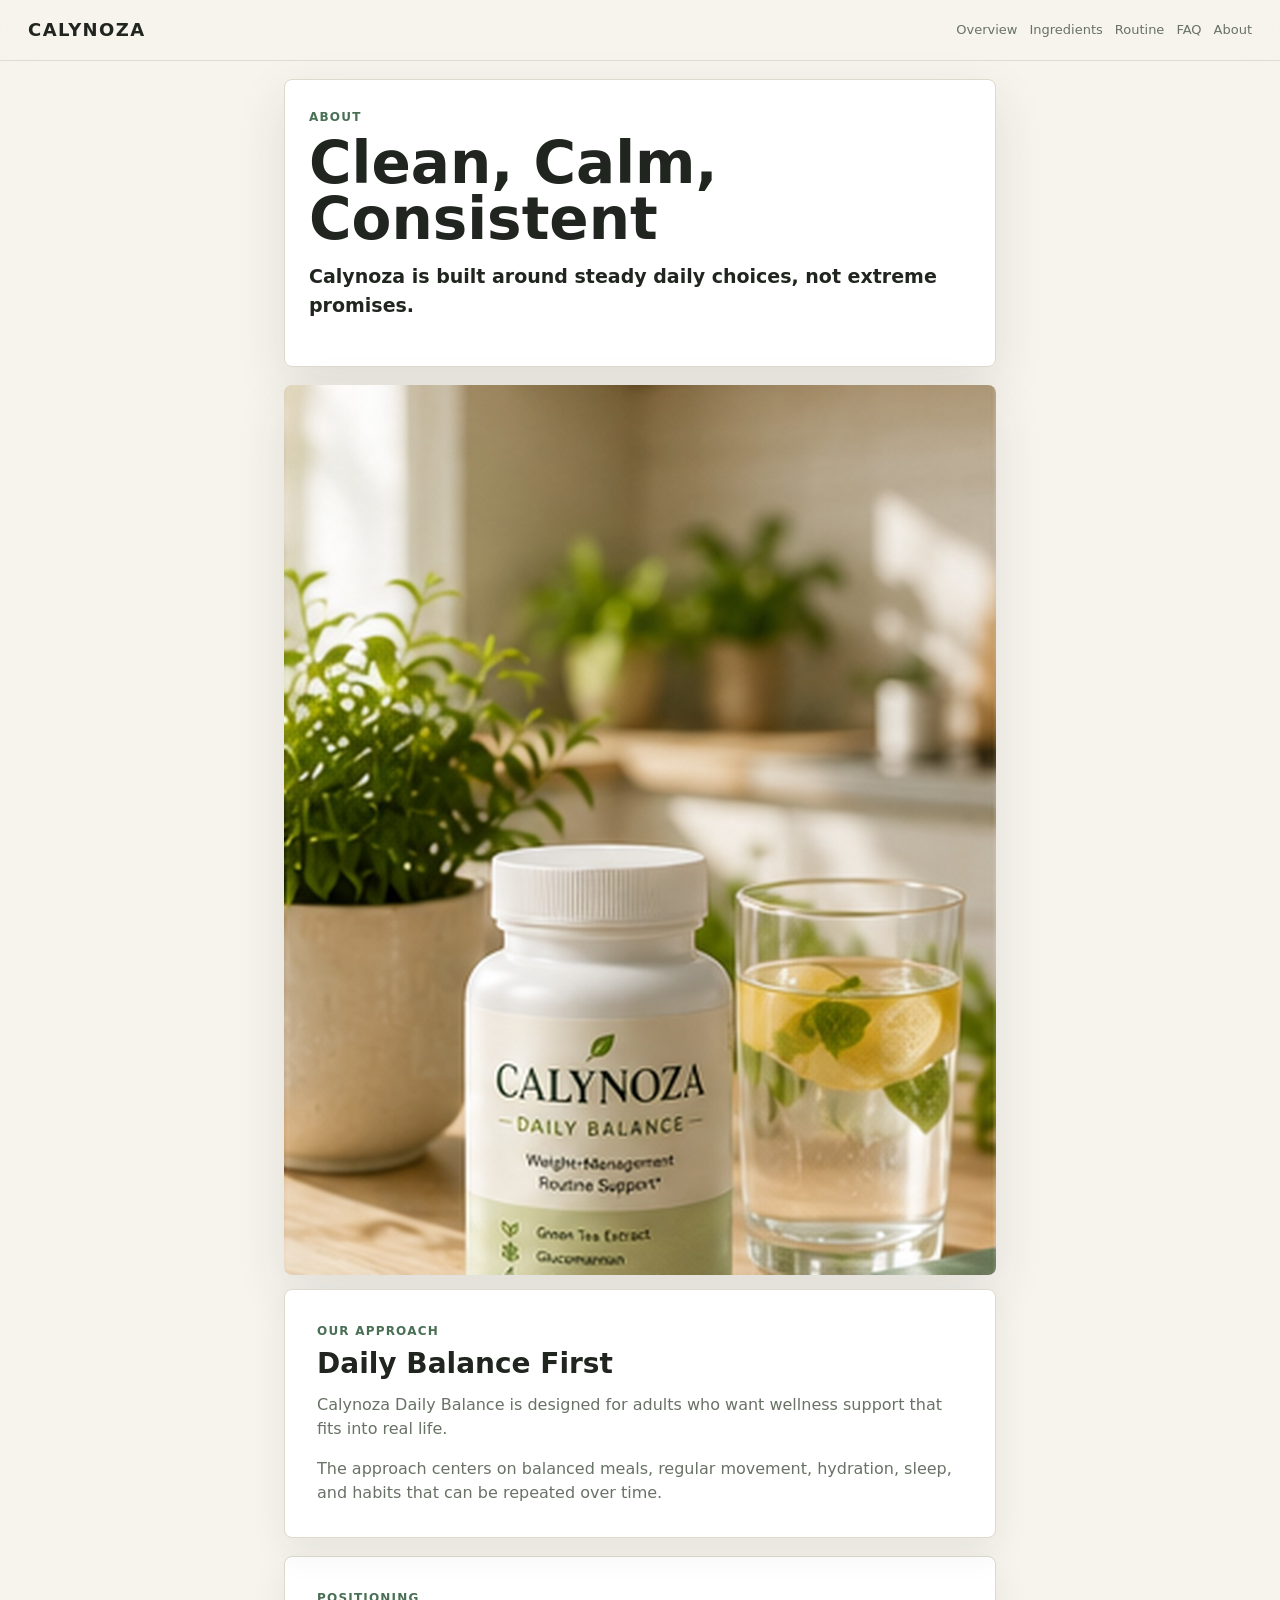
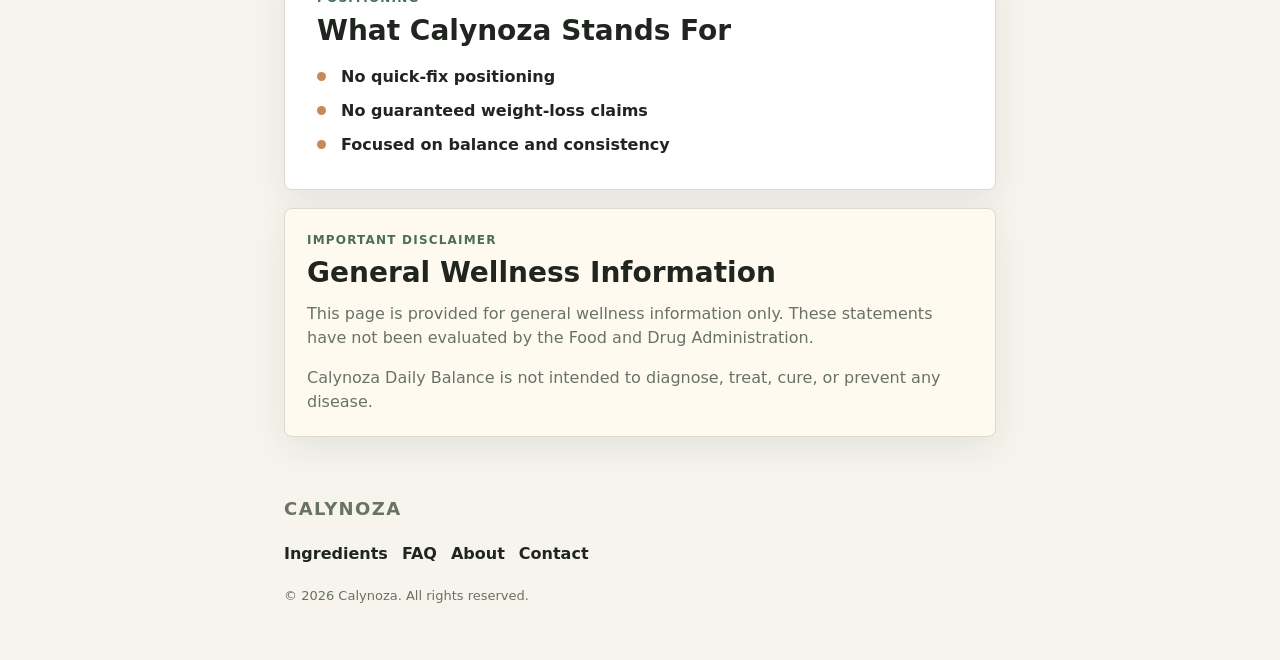
==== about/index.html @ 0adb4dbc "Add Calynoza content pages and refine homepage" ====
<!doctype html>
<html lang="en">
  <head>
    <meta charset="utf-8">
    <meta name="viewport" content="width=device-width, initial-scale=1">
    <title>About Calynoza | Clean, Calm, Consistent</title>
    <meta name="description" content="Learn about the Calynoza approach to daily balance, realistic routines, and consistent wellness habits.">
    <meta name="robots" content="index, follow">
    <link rel="canonical" href="https://calynoza.com/about/">
    <meta property="og:type" content="website">
    <meta property="og:site_name" content="CALYNOZA">
    <meta property="og:title" content="About Calynoza | Clean, Calm, Consistent">
    <meta property="og:description" content="The Calynoza approach centers on daily balance, realistic routines, and consistent wellness habits.">
    <meta property="og:url" content="https://calynoza.com/about/">
    <meta property="og:image" content="https://calynoza.com/assets/calynoza-og-image.jpg">
    <meta name="twitter:card" content="summary_large_image">
    <meta name="twitter:title" content="About Calynoza | Clean, Calm, Consistent">
    <meta name="twitter:description" content="The Calynoza approach centers on daily balance, realistic routines, and consistent wellness habits.">
    <meta name="twitter:image" content="https://calynoza.com/assets/calynoza-og-image.jpg">
    <link rel="stylesheet" href="/styles.css">
  </head>
  <body>
    <header class="site-header">
      <a class="brand" href="/" aria-label="CALYNOZA home">CALYNOZA</a>
      <nav class="nav" aria-label="Primary navigation">
        <a href="/">Overview</a>
        <a href="/ingredients/">Ingredients</a>
        <a href="/#routine">Routine</a>
        <a href="/faq/">FAQ</a>
        <a href="/about/">About</a>
      </nav>
    </header>

    <main>
      <section class="page-hero">
        <p class="eyebrow">About</p>
        <h1>Clean, Calm, Consistent</h1>
        <p class="subtitle">Calynoza is built around steady daily choices, not extreme promises.</p>
      </section>

      <section class="section split-card">
        <img src="/assets/calynoza-lifestyle-mobile.jpg" alt="Calynoza Daily Balance in a calm daily wellness setting">
        <div class="card">
          <p class="section-kicker">Our Approach</p>
          <h2>Daily Balance First</h2>
          <p>Calynoza Daily Balance is designed for adults who want wellness support that fits into real life.</p>
          <p>The approach centers on balanced meals, regular movement, hydration, sleep, and habits that can be repeated over time.</p>
        </div>
      </section>

      <section class="section card">
        <p class="section-kicker">Positioning</p>
        <h2>What Calynoza Stands For</h2>
        <ul class="check-list">
          <li>No quick-fix positioning</li>
          <li>No guaranteed weight-loss claims</li>
          <li>Focused on balance and consistency</li>
        </ul>
      </section>

      <section class="section disclaimer-card">
        <p class="section-kicker">Important Disclaimer</p>
        <h2>General Wellness Information</h2>
        <p>This page is provided for general wellness information only. These statements have not been evaluated by the Food and Drug Administration.</p>
        <p>Calynoza Daily Balance is not intended to diagnose, treat, cure, or prevent any disease.</p>
      </section>
    </main>

    <footer class="footer">
      <p class="footer-brand">CALYNOZA</p>
      <nav aria-label="Footer navigation">
        <a href="/ingredients/">Ingredients</a>
        <a href="/faq/">FAQ</a>
        <a href="/about/">About</a>
        <a href="mailto:support@calynoza.com">Contact</a>
      </nav>
      <p class="copyright">© 2026 Calynoza. All rights reserved.</p>
    </footer>
  </body>
</html>
---- styles.css ----
:root {
  color-scheme: light;
  --bg: #f6f4ed;
  --surface: #ffffff;
  --surface-soft: #fbfaf6;
  --ink: #20251f;
  --muted: #687265;
  --line: #ded9cc;
  --accent: #496f55;
  --accent-dark: #284534;
  --warm: #c98858;
  --shadow: 0 18px 52px rgba(42, 49, 39, 0.11);
}

* {
  box-sizing: border-box;
}

html {
  scroll-behavior: smooth;
}

body {
  margin: 0;
  color: var(--ink);
  background: var(--bg);
  font-family: Inter, ui-sans-serif, system-ui, -apple-system, BlinkMacSystemFont, "Segoe UI", sans-serif;
  line-height: 1.5;
}

img {
  display: block;
  width: 100%;
  height: auto;
}

a {
  color: inherit;
}

.site-header {
  position: sticky;
  top: 0;
  z-index: 10;
  display: flex;
  align-items: center;
  justify-content: space-between;
  gap: 18px;
  padding: 14px 18px;
  background: rgba(246, 244, 237, 0.92);
  border-bottom: 1px solid rgba(222, 217, 204, 0.9);
  backdrop-filter: blur(16px);
}

.brand,
.footer-brand {
  font-size: 18px;
  font-weight: 800;
  letter-spacing: 0.08em;
  text-decoration: none;
}

.nav {
  display: flex;
  gap: 12px;
  overflow-x: auto;
  white-space: nowrap;
  color: var(--muted);
  font-size: 13px;
  scrollbar-width: none;
}

.nav::-webkit-scrollbar {
  display: none;
}

.nav a,
.footer a {
  text-decoration: none;
}

.nav a {
  padding: 6px 0;
}

main {
  max-width: 760px;
  margin: 0 auto;
  padding: 0 16px 28px;
}

.hero {
  padding: 18px 0 10px;
}

.page-hero {
  margin-top: 18px;
  padding: 28px 24px;
  border: 1px solid var(--line);
  border-radius: 8px;
  background: var(--surface);
  box-shadow: var(--shadow);
}

.hero-image,
.full-image,
.split-card > img {
  border-radius: 8px;
  box-shadow: var(--shadow);
}

.hero-copy {
  margin-top: 14px;
  padding: 24px;
  border-radius: 8px;
  background: var(--surface);
  box-shadow: var(--shadow);
}

.eyebrow,
.section-kicker {
  margin: 0 0 9px;
  color: var(--accent);
  font-size: 12px;
  font-weight: 800;
  letter-spacing: 0.1em;
  text-transform: uppercase;
}

h1,
h2,
h3,
p {
  margin-top: 0;
}

h1 {
  margin-bottom: 14px;
  font-size: 42px;
  line-height: 0.98;
  letter-spacing: 0;
}

h2 {
  margin-bottom: 14px;
  font-size: 28px;
  line-height: 1.08;
  letter-spacing: 0;
}

h3 {
  margin-bottom: 8px;
  font-size: 18px;
  line-height: 1.2;
}

p {
  color: var(--muted);
}

.subtitle {
  color: var(--ink);
  font-size: 19px;
  font-weight: 700;
}

.text-link {
  display: inline-flex;
  align-items: center;
  min-height: 44px;
  margin-top: 4px;
  color: var(--accent-dark);
  font-weight: 800;
  text-decoration-thickness: 2px;
  text-underline-offset: 5px;
}

.section {
  margin-top: 18px;
}

.card,
.mini-card,
.disclaimer-card {
  border: 1px solid var(--line);
  border-radius: 8px;
  background: var(--surface);
  box-shadow: 0 12px 36px rgba(42, 49, 39, 0.08);
}

.card {
  padding: 24px;
}

.intro-card {
  margin-bottom: 14px;
}

.facts-grid {
  display: grid;
  gap: 10px;
  margin: 0;
}

.facts-grid div {
  padding: 14px;
  border-radius: 8px;
  background: var(--surface-soft);
  border: 1px solid rgba(222, 217, 204, 0.9);
}

dt {
  margin-bottom: 4px;
  color: var(--muted);
  font-size: 12px;
  font-weight: 800;
  letter-spacing: 0.07em;
  text-transform: uppercase;
}

dd {
  margin: 0;
  color: var(--ink);
  font-weight: 800;
}

.split-card {
  display: grid;
  gap: 14px;
}

.ingredient-list,
.routine-grid {
  display: grid;
  gap: 12px;
  margin-top: 14px;
}

.mini-card {
  padding: 18px;
}

.mini-card img {
  width: 42px;
  height: 42px;
  margin-bottom: 12px;
}

.mini-card p,
.card p:last-child,
.disclaimer-card p:last-child {
  margin-bottom: 0;
}

.check-list {
  display: grid;
  gap: 10px;
  margin: 18px 0 0;
  padding: 0;
  list-style: none;
}

.check-list li {
  padding-left: 24px;
  color: var(--ink);
  font-weight: 700;
  position: relative;
}

.check-list li::before {
  content: "";
  position: absolute;
  left: 0;
  top: 0.48em;
  width: 9px;
  height: 9px;
  border-radius: 50%;
  background: var(--warm);
}

.explore-list {
  display: grid;
  gap: 10px;
}

.explore-list a {
  display: grid;
  gap: 4px;
  padding: 16px;
  border: 1px solid var(--line);
  border-radius: 8px;
  background: var(--surface-soft);
  text-decoration: none;
}

.explore-list span {
  color: var(--ink);
  font-weight: 800;
}

.explore-list small {
  color: var(--muted);
  font-size: 14px;
  line-height: 1.45;
}

details {
  padding: 16px 0;
  border-top: 1px solid var(--line);
}

details:last-of-type {
  border-bottom: 1px solid var(--line);
}

summary {
  color: var(--ink);
  cursor: pointer;
  font-weight: 800;
}

details p {
  margin: 12px 0 0;
}

.disclaimer-card {
  padding: 22px;
  background: #fffaf0;
}

.footer {
  max-width: 760px;
  margin: 0 auto;
  padding: 30px 16px 42px;
  color: var(--muted);
}

.footer nav {
  display: flex;
  flex-wrap: wrap;
  gap: 14px;
  margin: 20px 0;
  color: var(--ink);
  font-weight: 700;
}

.copyright {
  font-size: 13px;
}

@media (min-width: 680px) {
  .site-header {
    padding-inline: 28px;
  }

  main,
  .footer {
    padding-inline: 24px;
  }

  .hero-copy,
  .card {
    padding: 32px;
  }

  .facts-grid,
  .ingredient-list,
  .routine-grid {
    grid-template-columns: repeat(2, minmax(0, 1fr));
  }

  h1 {
    font-size: 58px;
  }
}
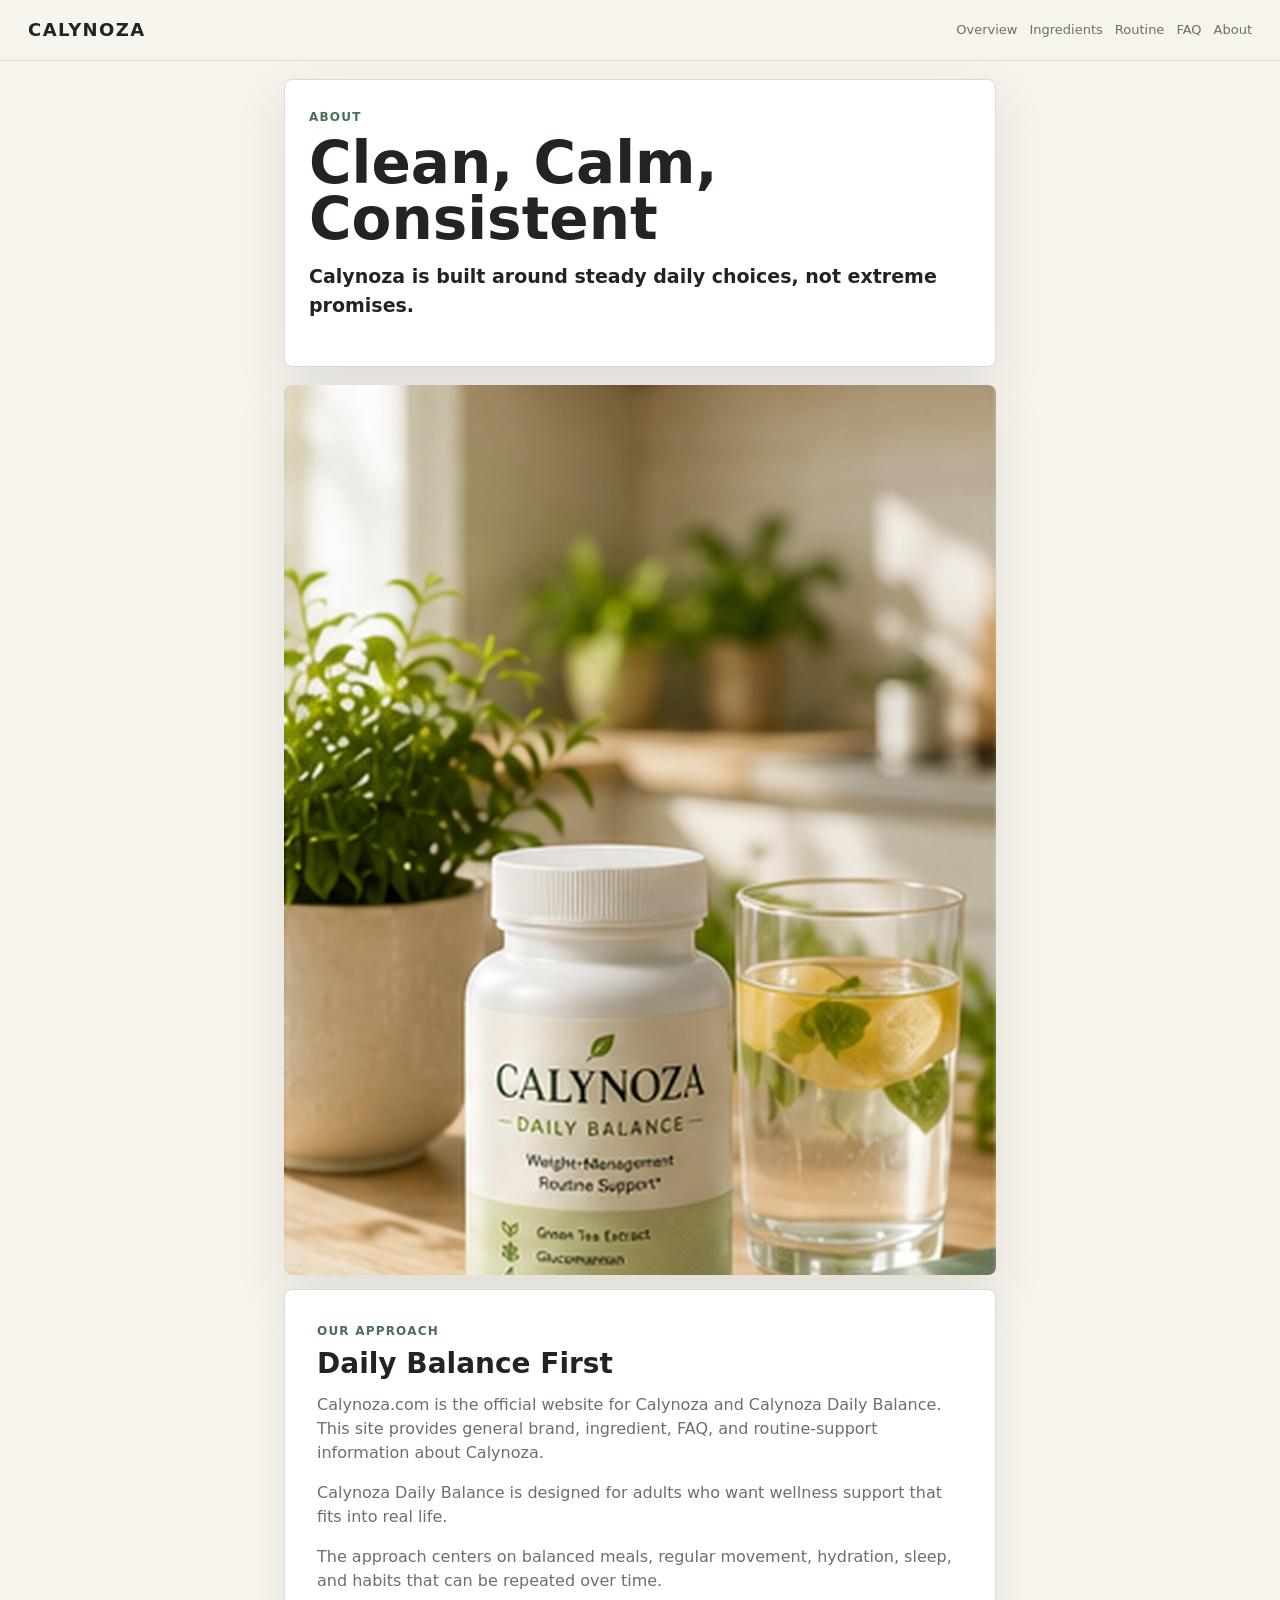
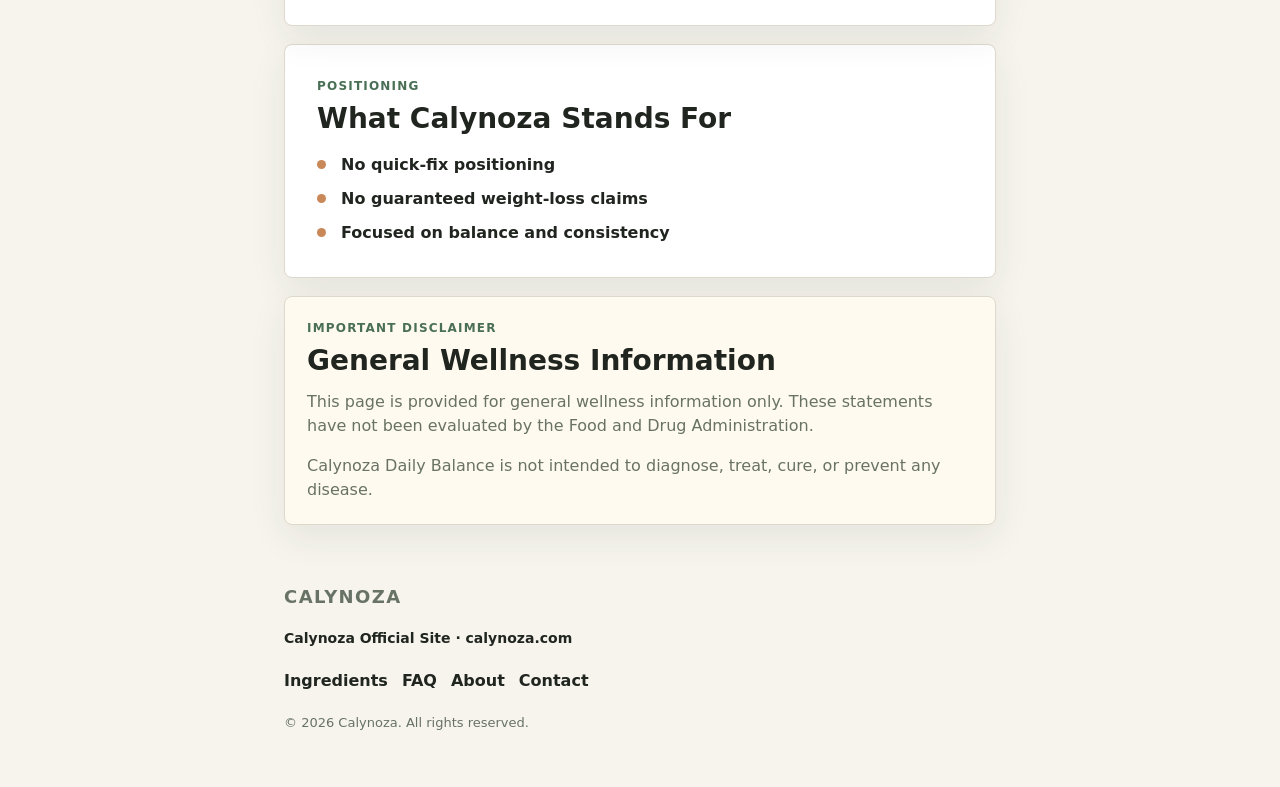
==== commit 07040fbd: "Strengthen Calynoza brand entity signals" ====
--- a/about/index.html
+++ b/about/index.html
@@ -43,6 +43,7 @@
         <div class="card">
           <p class="section-kicker">Our Approach</p>
           <h2>Daily Balance First</h2>
+          <p>Calynoza.com is the official website for Calynoza and Calynoza Daily Balance. This site provides general brand, ingredient, FAQ, and routine-support information about Calynoza.</p>
           <p>Calynoza Daily Balance is designed for adults who want wellness support that fits into real life.</p>
           <p>The approach centers on balanced meals, regular movement, hydration, sleep, and habits that can be repeated over time.</p>
         </div>
@@ -68,6 +69,7 @@
 
     <footer class="footer">
       <p class="footer-brand">CALYNOZA</p>
+      <p class="official-site">Calynoza Official Site · calynoza.com</p>
       <nav aria-label="Footer navigation">
         <a href="/ingredients/">Ingredients</a>
         <a href="/faq/">FAQ</a>
--- a/styles.css
+++ b/styles.css
@@ -344,6 +344,13 @@
   font-weight: 700;
 }
 
+.official-site {
+  margin: 8px 0 10px;
+  color: var(--ink);
+  font-size: 14px;
+  font-weight: 800;
+}
+
 .copyright {
   font-size: 13px;
 }
